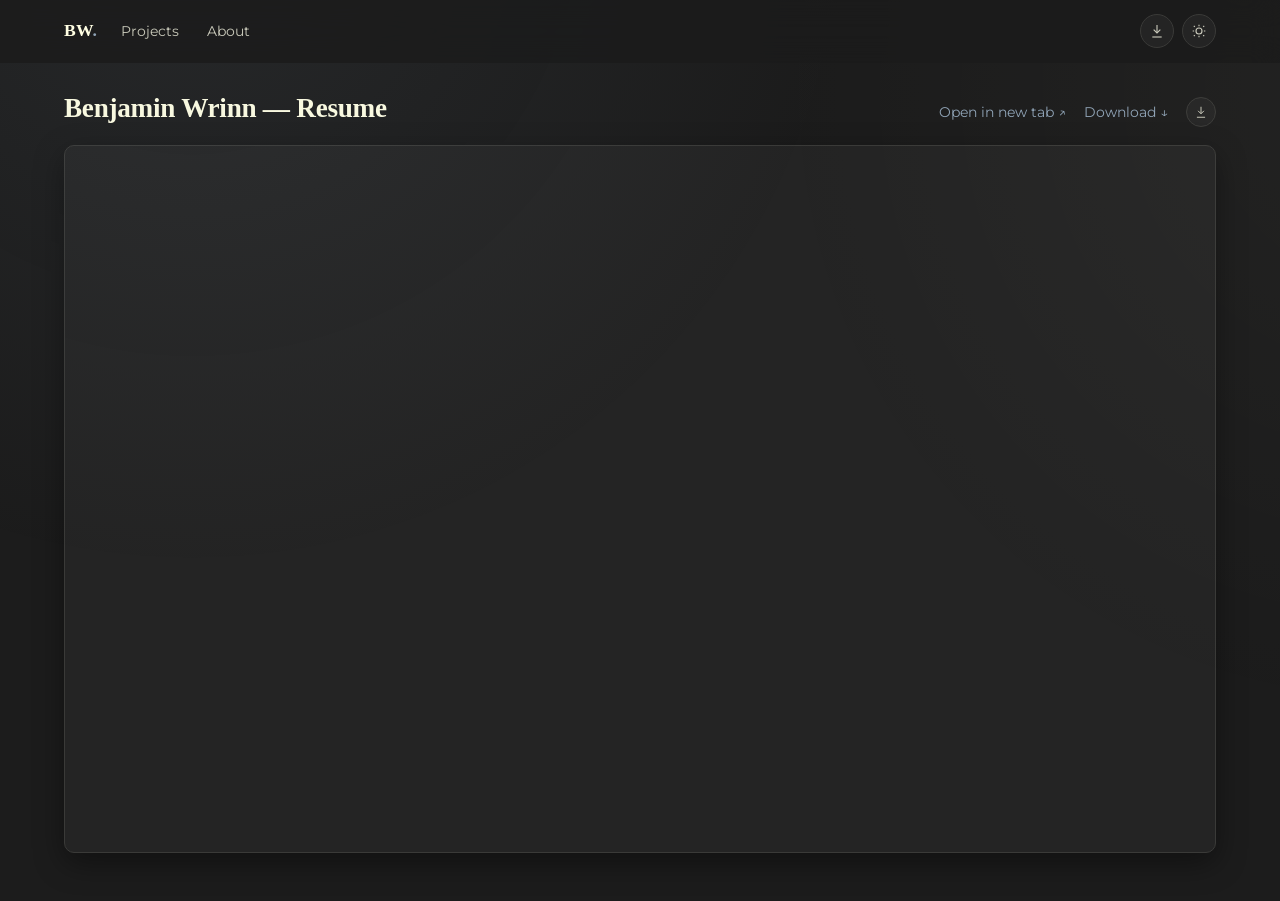
==== resume.html @ 87a8501c "Add files via upload" ====
<!DOCTYPE html>
<html lang="en">
<head>
<meta charset="UTF-8">
<meta name="viewport" content="width=device-width, initial-scale=1.0">
<title>Resume — Benjamin Wrinn</title>
<meta name="description" content="Resume — Benjamin Wrinn, mechanical engineering student at Penn.">
<link rel="preconnect" href="https://fonts.googleapis.com">
<link rel="preconnect" href="https://fonts.gstatic.com" crossorigin>
<link href="https://fonts.googleapis.com/css2?family=Merriweather:ital,wght@0,400;0,700;1,400&family=Montserrat:wght@500;600;700&display=swap" rel="stylesheet">
<link rel="stylesheet" href="style.css">
<link rel="icon" href="data:image/svg+xml,%3Csvg xmlns='http://www.w3.org/2000/svg' viewBox='0 0 100 100'%3E%3Crect width='100' height='100' rx='22' fill='%234A4A4A'/%3E%3Ctext x='50' y='66' font-family='Arial,sans-serif' font-size='46' font-weight='700' fill='%23F4F4F0' text-anchor='middle'%3EBW%3C/text%3E%3C/svg%3E">
<meta name="color-scheme" content="light dark">
<script src="assets/theme-init.js?v=2"></script>
</head>
<body>

<div class="grain" aria-hidden="true"></div>

<header class="nav" id="nav">
  <a href="index.html#top" class="nav__logo">BW<span>.</span></a>

  <nav class="nav__links">
    <a href="index.html#projects">Projects</a>
    <a href="index.html#about">About</a>
  </nav>

  <div class="nav__icons">
    <a class="icon-btn" href="assets/resume.pdf" target="_blank" rel="noopener" title="Open resume PDF" aria-label="Open resume PDF in a new tab">
      <svg viewBox="0 0 24 24" fill="none" stroke="currentColor" stroke-width="1.7"><path d="M12 3v12"/><path d="m7 10 5 5 5-5"/><path d="M5 21h14"/></svg>
    </a>
    <button class="icon-btn icon-btn--theme" id="themeToggle" title="Toggle dark mode" aria-label="Toggle dark mode">
      <svg class="icon-sun" viewBox="0 0 24 24" fill="none" stroke="currentColor" stroke-width="1.7"><circle cx="12" cy="12" r="4.5"/><path d="M12 2.5v2.2M12 19.3v2.2M4.2 4.2l1.55 1.55M18.25 18.25l1.55 1.55M2.5 12h2.2M19.3 12h2.2M4.2 19.8l1.55-1.55M18.25 5.75l1.55-1.55"/></svg>
      <svg class="icon-moon" viewBox="0 0 24 24" fill="none" stroke="currentColor" stroke-width="1.7"><path d="M20 14.5A8.5 8.5 0 1 1 9.5 4a6.8 6.8 0 0 0 10.5 10.5Z"/></svg>
    </button>
  </div>
</header>

<main class="resume-main">
  <div class="resume-main__head">
    <h1>Benjamin Wrinn — Resume</h1>
    <div class="resume-main__head-actions">
      <a href="assets/resume.pdf" target="_blank" rel="noopener">Open in new tab &#8599;</a>
      <a href="assets/resume.pdf" download="Benjamin-Wrinn-Resume.pdf" data-download-resume>Download &darr;</a>
      <button type="button" class="icon-btn" data-download-resume title="Download resume PDF" aria-label="Download resume PDF">
        <svg viewBox="0 0 24 24" fill="none" stroke="currentColor" stroke-width="1.7"><path d="M12 3v12"/><path d="m7 10 5 5 5-5"/><path d="M5 21h14"/></svg>
      </button>
    </div>
  </div>

  <div class="resume-embed">
    <iframe data-src="assets/resume.pdf" title="Benjamin Wrinn's resume"></iframe>
  </div>
</main>

<script src="assets/theme-toggle.js"></script>
<script src="assets/resume-download.js"></script>
</body>
</html>
---- style.css ----
/* ==========================================================================
   Benjamin Wrinn — Engineering Portfolio
   Palette lives entirely in :root / [data-theme="dark"] below — this is an
   "ink wash" palette (charcoal / cool gray / soft ivory / blue-gray).
   Swap these variables to re-skin the site; nothing else needs to change.
   ========================================================================== */

:root {
  /* -- Palette: light (default) -- */
  --bg: #f4f4f0;
  --surface: #ffffff;
  --surface-2: #eeeeea;
  --border: #cbcbcb;
  --text: #2b2b2b;
  --text-muted: #4a4a4a;
  --text-faint: #7c7c74;
  --accent: #6d8196;
  --accent-strong: #4f6274;
  --accent-soft: #e7ebee;
  --accent-contrast: #f4f4f0;
  --grain-1: rgba(109, 129, 150, 0.07);
  --grain-2: rgba(74, 74, 74, 0.05);
  --shadow: 0 10px 30px rgba(74, 74, 74, 0.12);
  --lamp-on: #f5b83d; /* the hero lamp's glow/fill color when lit — deliberately warm, independent of --accent */

  /* -- Type --
     Proxima Nova / Proxima Sera are commercial fonts (Adobe Fonts / fonts.com) —
     they aren't hosted on any CDN this project can load automatically, so the
     stacks below name them first and fall back to a free look-alike (Montserrat)
     until you add your own licensed embed. See README.md. */
  --font-head: "Proxima Sera", Georgia, "Times New Roman", serif;
  --font-body: "Merriweather", Georgia, serif;
  --font-ui: "Proxima Nova", Montserrat, Arial, sans-serif;

  /* -- Layout -- */
  --radius: 16px;
  --radius-sm: 10px;
  --maxw: 1220px;
  --gutter: clamp(20px, 5vw, 64px);

  color-scheme: light;
}

[data-theme="dark"] {
  --bg: #1c1c1c;
  --surface: #242424;
  --surface-2: #2a2a2a;
  --border: #3a3a38;
  --text: #fffee3;
  --text-muted: #c9c9ba;
  --text-faint: #8b8b7e;
  --accent: #8fa3b6;
  --accent-strong: #b4c3d1;
  --accent-soft: #313a41;
  --accent-contrast: #1c1c1c;
  --grain-1: rgba(143, 163, 182, 0.09);
  --grain-2: rgba(255, 254, 227, 0.03);
  --shadow: 0 10px 30px rgba(0, 0, 0, 0.4);

  color-scheme: dark;
}

* { box-sizing: border-box; }
html { scroll-behavior: smooth; }

body {
  margin: 0;
  background: var(--bg);
  color: var(--text);
  font-family: var(--font-body);
  line-height: 1.55;
  -webkit-font-smoothing: antialiased;
  transition: background .3s ease, color .3s ease;
}

/* Theme switches are instant, not a fade: assets/theme-toggle.js adds this
   class to <html> for one frame around every theme change, killing every
   transition site-wide except the hero lamp's own fill/press animation
   (which should keep playing). */
html.theme-switching,
html.theme-switching *:not(.lamp):not(.lamp *) {
  transition: none !important;
}

img { max-width: 100%; display: block; }
a { color: inherit; text-decoration: none; }

h1, h2, h3 {
  font-family: var(--font-head);
  font-weight: 600;
  margin: 0;
  letter-spacing: -0.01em;
}

section { padding: 56px var(--gutter); max-width: var(--maxw); margin: 0 auto; }

::selection { background: var(--accent); color: var(--accent-contrast); }

/* subtle grain so flat areas don't look dead */
.grain {
  position: fixed; inset: 0; pointer-events: none; z-index: 1;
  background:
    radial-gradient(circle at 15% -10%, var(--grain-1), transparent 45%),
    radial-gradient(circle at 110% 10%, var(--grain-2), transparent 40%);
}

/* ==========================================================================
   Nav
   ========================================================================== */

.nav {
  position: sticky; top: 0; z-index: 40;
  display: flex; align-items: center; gap: 20px;
  padding: 14px var(--gutter);
  backdrop-filter: blur(14px) saturate(140%);
  background: color-mix(in srgb, var(--bg) 82%, transparent);
  border-bottom: 1px solid transparent;
  transition: border-color .3s ease, background .3s ease;
}
.nav.is-scrolled { border-bottom-color: var(--border); }

.nav__logo {
  font-family: var(--font-head);
  font-size: 1.1rem;
  font-weight: 700;
  letter-spacing: 0.02em;
  margin-right: 4px;
}
.nav__logo span { color: var(--accent); }

.nav__links {
  display: flex; gap: 28px;
  font-family: var(--font-ui);
  font-size: 0.9rem;
  color: var(--text-muted);
}
.nav__links a { transition: color .2s ease; position: relative; }
.nav__links a:hover { color: var(--text); }
.nav__links a::after {
  content: ""; position: absolute; left: 0; bottom: -6px;
  width: 0; height: 1px; background: var(--accent);
  transition: width .25s ease;
}
.nav__links a:hover::after { width: 100%; }

.nav__icons {
  display: flex; align-items: center; gap: 8px;
  margin-left: auto;
}

.icon-btn {
  display: flex; align-items: center; justify-content: center;
  width: 34px; height: 34px;
  border-radius: 50%;
  border: 1px solid var(--border);
  background: var(--surface);
  color: var(--text-muted);
  cursor: pointer;
  transition: border-color .2s ease, color .2s ease, transform .2s ease, background .2s ease;
}
.icon-btn svg { width: 16px; height: 16px; }
.icon-btn:hover { border-color: var(--accent); color: var(--accent); transform: translateY(-1px); }

.icon-btn--theme .icon-sun { display: none; }
.icon-btn--theme .icon-moon { display: block; }
[data-theme="dark"] .icon-btn--theme .icon-sun { display: block; }
[data-theme="dark"] .icon-btn--theme .icon-moon { display: none; }

/* Phone/email icons: hover/focus popover; clicking the text copies it */
.icon-wrap { position: relative; display: flex; }

.icon-popover {
  position: absolute; top: calc(100% + 10px); left: 50%;
  transform: translateX(-50%) translateY(-4px);
  background: var(--surface); border: 1px solid var(--border);
  border-radius: var(--radius-sm);
  padding: 9px 14px;
  font-family: var(--font-ui); font-size: 0.82rem; white-space: nowrap;
  box-shadow: var(--shadow);
  opacity: 0; visibility: hidden; pointer-events: none;
  transition: opacity .18s ease, transform .18s ease, visibility .18s;
  z-index: 50;
}
/* Invisible bridge covering the gap between the button and the popover, so
   moving the cursor from one to the other never crosses a dead zone that
   would drop the :hover state before the popover can be reached. */
.icon-popover::before {
  content: ""; position: absolute; left: 0; right: 0; top: -10px; height: 10px;
}
.icon-popover__copy {
  all: unset; cursor: pointer; color: var(--accent);
  font-family: inherit; font-size: inherit;
}
.icon-popover__copy:hover { text-decoration: underline; }

.icon-wrap:hover .icon-popover,
.icon-wrap:focus-within .icon-popover {
  opacity: 1; visibility: visible; pointer-events: auto;
  transform: translateX(-50%) translateY(0);
}

.nav__toggle {
  display: none; flex-direction: column; justify-content: center; gap: 5px;
  width: 32px; height: 32px; background: none; border: none; cursor: pointer;
}
.nav__toggle span { display: block; height: 2px; background: var(--text); border-radius: 2px; }

/* ==========================================================================
   Hero
   ========================================================================== */

.hero {
  padding-top: 72px; padding-bottom: 56px;
  position: relative;
}

/* ---- Interactive lamp (dark-mode toggle) ----
   A single doodle bulb on a fixed wire — click (or Enter/Space) anywhere on
   it to flip the theme, see assets/lamp-toggle.js. */

.hero__lamp {
  position: absolute;
  top: -6px; right: var(--gutter);
  width: clamp(110px, 12vw, 165px);
  cursor: pointer;
  -webkit-tap-highlight-color: transparent;
}
.hero__lamp:focus-visible { outline: 2px solid var(--accent); outline-offset: 6px; border-radius: 8px; }

.lamp { width: 100%; height: auto; overflow: visible; display: block; transition: transform .12s ease; }
.hero__lamp:active .lamp { transform: scale(0.94); }

.lamp__wire,
.lamp__bulb,
.lamp__filament path {
  fill: none;
  stroke: var(--text);
  stroke-width: 2.5;
  stroke-linecap: round;
  stroke-linejoin: round;
}
.lamp__bulb { transition: fill .35s ease, stroke .3s ease; }
.lamp__filament path { stroke-width: 2; }

.lamp__cap rect { fill: var(--text); transition: fill .3s ease; }

.lamp__rays line {
  stroke: var(--lamp-on);
  stroke-width: 2.5;
  stroke-linecap: round;
}
.lamp__rays { opacity: 0; transition: opacity .35s ease; }

.hero__lamp.is-on .lamp__bulb { fill: var(--lamp-on); stroke: var(--text); }
.hero__lamp.is-on .lamp__rays { opacity: 1; }

@media (max-width: 760px) {
  .hero__lamp { display: none; }
}

.hero__eyebrow {
  font-family: var(--font-ui);
  font-size: 0.8rem;
  letter-spacing: 0.06em;
  text-transform: uppercase;
  color: var(--accent);
  margin: 0 0 16px;
}

.hero__title {
  font-size: clamp(2.6rem, 7vw, 4.4rem);
  line-height: 1.0;
  margin-bottom: 32px;
}

.hero__actions { display: flex; gap: 14px; flex-wrap: wrap; }

.btn {
  display: inline-flex; align-items: center; gap: 8px;
  padding: 10px 24px;
  border-radius: var(--radius-sm);
  font-family: var(--font-ui);
  font-size: 0.92rem;
  font-weight: 500;
  border: 1px solid transparent;
  transition: transform .2s ease, filter .2s ease, border-color .2s ease;
}
.btn:hover { transform: translateY(-2px); }

.btn--primary { background: var(--accent); color: var(--accent-contrast); font-weight: 600; }
.btn--primary:hover { filter: brightness(1.08); }

.btn--ghost { border-color: var(--border); color: var(--text); }
.btn--ghost:hover { border-color: var(--accent); color: var(--accent); }

/* ==========================================================================
   Section heads
   ========================================================================== */

.section-head { margin-bottom: 32px; max-width: 640px; }
.section-head__eyebrow {
  font-family: var(--font-ui);
  font-size: 0.78rem; letter-spacing: 0.08em; text-transform: uppercase;
  color: var(--accent); margin: 0 0 10px;
}
.section-head h2 { font-size: clamp(1.5rem, 3vw, 2.1rem); margin-bottom: 8px; }
.section-head p { color: var(--text-muted); margin: 0; }

/* ==========================================================================
   Projects grid — packed, not full-width
   ========================================================================== */

.projects { padding-top: 24px; }

.projects__grid {
  display: grid;
  grid-template-columns: repeat(4, 1fr);
  gap: 18px;
}

.tile {
  position: relative;
  grid-column: span 1;
  aspect-ratio: 1 / 1;
  border-radius: var(--radius-sm);
  overflow: hidden;
  background: var(--surface);
  border: 1px solid var(--border);
  cursor: pointer;
  display: block;
  width: 100%;
  padding: 0;
  text-align: left;
  font: inherit;
  color: inherit;
  box-shadow: var(--shadow);
}

.tile__img {
  position: absolute; inset: 0; width: 100%; height: 100%;
  object-fit: cover;
  transform: scale(1.02);
  transition: transform .6s cubic-bezier(.2,.8,.2,1), filter .5s ease;
  filter: saturate(0.94) brightness(0.96);
}
.tile:hover .tile__img, .tile:focus-visible .tile__img {
  transform: scale(1.08);
  filter: saturate(1.05) brightness(1);
}

.tile__scrim {
  position: absolute; inset: 0;
  background: linear-gradient(180deg, rgba(10,11,13,0) 40%, rgba(10,11,13,0.6) 70%, rgba(10,11,13,0.93) 100%);
  opacity: 0.7;
  transition: opacity .4s ease;
}
.tile:hover .tile__scrim, .tile:focus-visible .tile__scrim { opacity: 0.95; }

.tile__content {
  position: absolute; left: 0; right: 0; bottom: 0;
  padding: 16px 18px;
  transform: translateY(30px);
  transition: transform .4s cubic-bezier(.2,.8,.2,1);
}
.tile:hover .tile__content, .tile:focus-visible .tile__content { transform: translateY(0); }

.tile__org {
  font-family: var(--font-ui);
  font-size: 0.66rem; letter-spacing: 0.07em; text-transform: uppercase;
  color: #cfd8de;
  margin: 0 0 4px;
}

.tile__title {
  font-family: var(--font-head);
  font-size: 1.02rem; font-weight: 600;
  line-height: 1.2;
  margin: 0 0 6px;
  color: #fff;
}

.tile__tagline {
  font-size: 0.8rem;
  color: rgba(255,255,255,0.78);
  margin: 0;
  max-height: 0;
  opacity: 0;
  overflow: hidden;
  transition: max-height .4s ease, opacity .3s ease .05s;
}
.tile:hover .tile__tagline, .tile:focus-visible .tile__tagline {
  max-height: 60px; opacity: 1;
}

.tile__cue {
  display: inline-flex; align-items: center; gap: 6px;
  margin-top: 10px;
  font-size: 0.74rem; color: #fff;
  opacity: 0; transform: translateY(6px);
  transition: opacity .3s ease .08s, transform .3s ease .08s;
}
.tile:hover .tile__cue, .tile:focus-visible .tile__cue { opacity: 1; transform: translateY(0); }

/* Touch devices: no hover, so keep title/org visible by default */
@media (hover: none) {
  .tile__scrim { opacity: 0.88; }
  .tile__content { transform: translateY(0); }
  .tile__tagline { max-height: 60px; opacity: 1; }
}

@media (max-width: 1080px) {
  .projects__grid { grid-template-columns: repeat(3, 1fr); }
}
@media (max-width: 760px) {
  .projects__grid { grid-template-columns: repeat(2, 1fr); gap: 12px; }
}
@media (max-width: 480px) {
  .projects__grid { grid-template-columns: 1fr; }
  .tile { aspect-ratio: 4/3; }
}

/* ==========================================================================
   Footer
   ========================================================================== */

.footer {
  text-align: center; padding: 24px var(--gutter) 40px;
  color: var(--text-faint); font-size: 0.82rem;
  border-top: 1px solid var(--border);
}

/* ==========================================================================
   Modal
   ========================================================================== */

.modal {
  position: fixed; inset: 0; z-index: 100;
  display: flex; align-items: center; justify-content: center;
  padding: 24px;
  opacity: 0; pointer-events: none;
  transition: opacity .3s ease;
}
.modal.is-open { opacity: 1; pointer-events: auto; }

.modal__backdrop {
  position: absolute; inset: 0; background: rgba(10,10,10,0.78); backdrop-filter: blur(6px);
}

.modal__panel {
  position: relative;
  background: var(--surface);
  border: 1px solid var(--border);
  border-radius: 20px;
  width: min(1040px, 100%);
  max-height: 88vh;
  overflow-y: auto;
  display: grid;
  grid-template-columns: 1.3fr 1fr;
  transform: translateY(16px) scale(.98);
  transition: transform .3s ease;
  box-shadow: var(--shadow);
}
.modal.is-open .modal__panel { transform: translateY(0) scale(1); }

.modal__close {
  position: absolute; top: 16px; right: 16px; z-index: 5;
  width: 36px; height: 36px; border-radius: 50%;
  background: rgba(20,20,20,0.55); border: 1px solid rgba(255,255,255,0.2);
  color: #fff; font-size: 1.3rem; line-height: 1;
  cursor: pointer;
}
.modal__close:hover { background: var(--accent); }

.modal__gallery {
  position: relative; background: #000;
  display: flex; align-items: center; justify-content: center;
  min-height: 300px;
}
.modal__image { width: 100%; height: 100%; object-fit: contain; max-height: 88vh; }

.modal__nav {
  position: absolute; top: 50%; transform: translateY(-50%);
  width: 38px; height: 38px; border-radius: 50%;
  background: rgba(20,20,20,0.5); border: 1px solid rgba(255,255,255,0.2);
  color: #fff; font-size: 1.4rem; cursor: pointer;
}
.modal__nav--prev { left: 12px; }
.modal__nav--next { right: 12px; }
.modal__nav:hover { background: var(--accent); }

.modal__dots {
  position: absolute; bottom: 12px; left: 50%; transform: translateX(-50%);
  display: flex; gap: 6px;
}
.modal__dots span {
  width: 6px; height: 6px; border-radius: 50%; background: rgba(255,255,255,0.35);
  cursor: pointer;
}
.modal__dots span.is-active { background: var(--accent); }

.modal__content { padding: 30px 30px 36px; }
.modal__org {
  font-family: var(--font-ui); font-size: 0.76rem; text-transform: uppercase;
  letter-spacing: 0.06em; color: var(--accent); margin: 0 0 8px;
}
.modal__title { font-size: 1.45rem; margin-bottom: 12px; }

.modal__tags { display: flex; flex-wrap: wrap; gap: 8px; margin-bottom: 16px; }
.modal__tags span {
  font-size: 0.74rem; padding: 5px 11px; border-radius: 999px;
  border: 1px solid var(--border); color: var(--text-muted);
  font-family: var(--font-ui);
}

.modal__stats { display: flex; flex-wrap: wrap; gap: 10px; margin-bottom: 20px; }
.modal__stats span {
  font-size: 0.8rem; padding: 7px 12px; border-radius: var(--radius-sm);
  background: var(--accent-soft); border: 1px solid var(--border); color: var(--accent-strong);
}

.modal__desc { display: flex; flex-direction: column; gap: 11px; color: var(--text-muted); font-size: 0.94rem; }
.modal__desc p { margin: 0; padding-left: 18px; position: relative; }
.modal__desc p::before {
  content: ""; position: absolute; left: 0; top: 0.55em;
  width: 6px; height: 6px; border-radius: 50%; background: var(--accent);
}

@media (max-width: 760px) {
  .modal__panel { grid-template-columns: 1fr; }
  .modal__gallery { min-height: 220px; }
}

/* ==========================================================================
   Mobile nav
   ========================================================================== */

@media (max-width: 720px) {
  .nav__links {
    position: fixed; top: 62px; left: 0; right: 0;
    flex-direction: column; gap: 0;
    background: var(--surface); border-bottom: 1px solid var(--border);
    max-height: 0; overflow: hidden; transition: max-height .3s ease;
  }
  .nav__links.is-open { max-height: 240px; }
  .nav__links a { padding: 16px var(--gutter); border-top: 1px solid var(--border); }
  .nav__toggle { display: flex; order: 3; }
  .nav__icons { order: 2; margin-left: auto; }
}

@media (min-width: 721px) {
  .nav__links { display: flex !important; }
}

/* ==========================================================================
   Toast
   ========================================================================== */

.toast {
  position: fixed; bottom: 24px; left: 50%;
  transform: translateX(-50%) translateY(20px);
  background: var(--accent); color: var(--accent-contrast);
  font-family: var(--font-ui); font-weight: 600; font-size: 0.85rem;
  padding: 10px 18px; border-radius: 999px;
  opacity: 0; pointer-events: none;
  transition: opacity .25s ease, transform .25s ease;
  z-index: 200;
}
.toast.is-visible { opacity: 1; transform: translateX(-50%) translateY(0); }

/* ==========================================================================
   Resume page (resume.html)
   ========================================================================== */

.resume-main {
  max-width: none;
  padding: 24px var(--gutter) 48px;
  display: flex; flex-direction: column; gap: 16px;
  height: calc(100vh - 62px);
}

.resume-main__head {
  display: flex; align-items: baseline; justify-content: space-between;
  gap: 16px; flex-wrap: wrap;
}
.resume-main__head h1 { font-size: clamp(1.3rem, 2.6vw, 1.7rem); }
.resume-main__head-actions { display: flex; align-items: center; gap: 18px; }
.resume-main__head-actions .icon-btn { width: 30px; height: 30px; }
.resume-main__head-actions .icon-btn svg { width: 14px; height: 14px; }
.resume-main__head a { color: var(--accent); font-family: var(--font-ui); font-size: 0.9rem; }
.resume-main__head a:hover { text-decoration: underline; }

.resume-embed {
  flex: 1 1 auto;
  min-height: 0;
  border: 1px solid var(--border);
  border-radius: var(--radius-sm);
  overflow: hidden;
  background: var(--surface);
  box-shadow: var(--shadow);
}
.resume-embed iframe,
.resume-embed object,
.resume-embed embed { width: 100%; height: 100%; border: 0; }

.resume-embed__fallback {
  display: flex; flex-direction: column; align-items: center; justify-content: center;
  gap: 14px; height: 100%; padding: 40px;
  text-align: center; color: var(--text-muted); font-size: 0.95rem;
}
.resume-embed__fallback a { color: var(--accent); font-family: var(--font-ui); }
.resume-embed__fallback a:hover { text-decoration: underline; }

/* ==========================================================================
   Resume modal (in-page — opened from the nav/hero "Resume" links)
   ========================================================================== */

.resume-modal__panel {
  display: flex; flex-direction: column;
  width: min(900px, 94vw);
  height: 88vh;
  grid-template-columns: none; /* override .modal__panel's project-modal grid */
}

.resume-modal__head {
  display: flex; align-items: center; justify-content: space-between;
  flex-wrap: wrap; gap: 12px;
  padding: 22px 60px 14px 24px;
}
.resume-modal__head h3 { font-size: 1.15rem; }

.resume-modal__actions { display: flex; align-items: center; gap: 18px; }
.resume-modal__actions .icon-btn { width: 30px; height: 30px; }
.resume-modal__actions .icon-btn svg { width: 14px; height: 14px; }
.resume-modal__actions a {
  color: var(--accent); font-family: var(--font-ui); font-size: 0.85rem;
}
.resume-modal__actions a:hover { text-decoration: underline; }

.resume-modal__embed {
  flex: 1 1 auto; min-height: 0;
  margin: 0 24px 24px;
  border: 1px solid var(--border);
  border-radius: var(--radius-sm);
  overflow: hidden;
  background: var(--bg);
}
.resume-modal__embed iframe { width: 100%; height: 100%; border: 0; }

@media (max-width: 640px) {
  .resume-modal__panel { width: 100vw; height: 100vh; border-radius: 0; }
  .resume-modal__embed { margin: 0 12px 12px; }
}
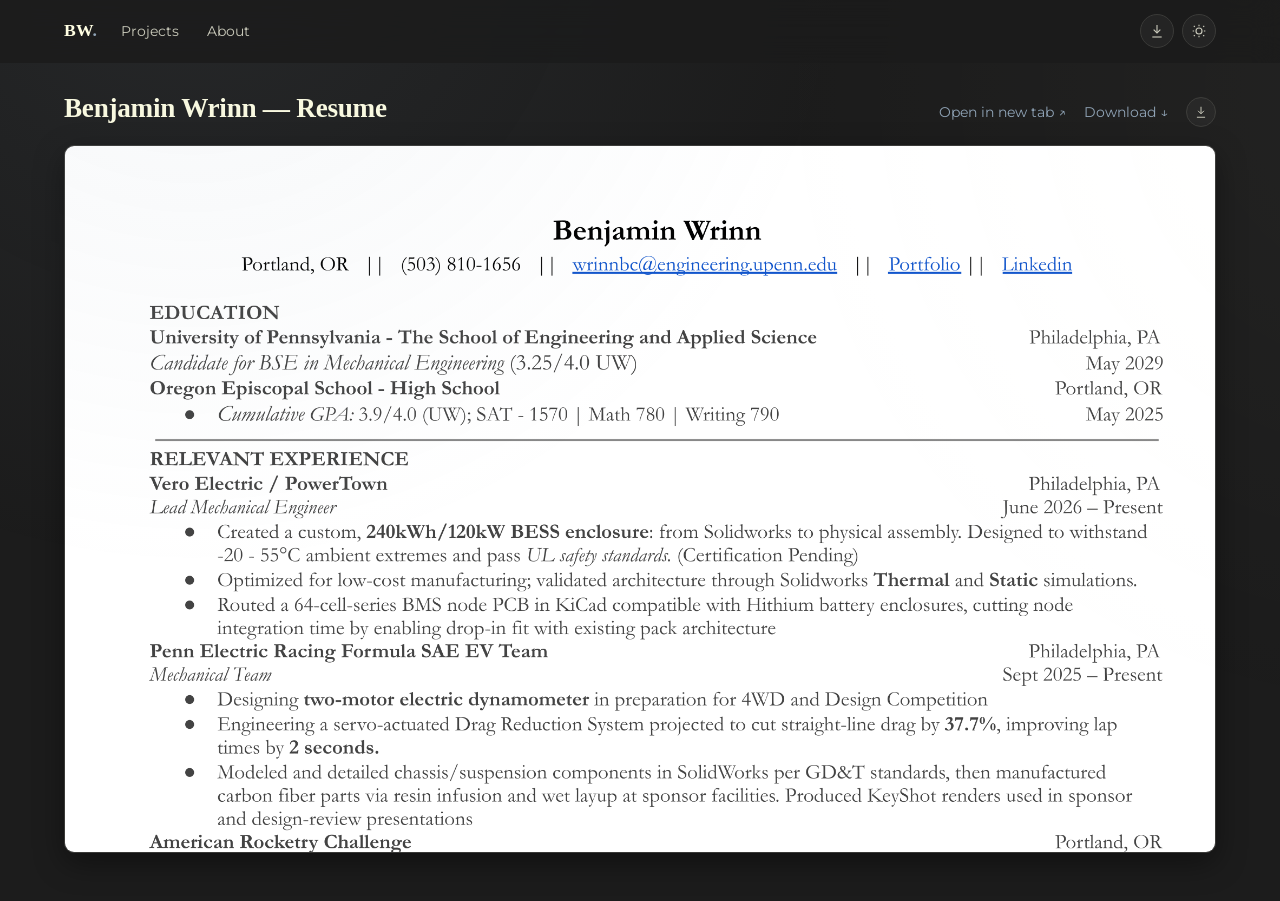
==== commit 7224ab11: "Add files via upload" ====
--- a/resume.html
+++ b/resume.html
@@ -49,7 +49,7 @@
   </div>
 
   <div class="resume-embed">
-    <iframe data-src="assets/resume.pdf" title="Benjamin Wrinn's resume"></iframe>
+    <img src="assets/resume-preview.png" alt="Benjamin Wrinn's resume" class="resume-embed__img">
   </div>
 </main>
 
--- a/style.css
+++ b/style.css
@@ -258,6 +258,12 @@
   .hero__lamp { display: none; }
 }
 
+/* ---- Title row: "Benjamin Wrinn" + headshot photo, side by side ----
+   The lamp above stays position:absolute (out of flow), so it just floats
+   in its corner regardless of this row; hero__title-row reserves
+   padding-right on wider screens so the photo sits between the title text
+   and the lamp without ever reaching it. */
+
 .hero__eyebrow {
   font-family: var(--font-ui);
   font-size: 0.8rem;
@@ -267,10 +273,53 @@
   margin: 0 0 16px;
 }
 
+.hero__title-row {
+  display: flex;
+  align-items: center;
+  flex-wrap: wrap;
+  gap: clamp(16px, 3vw, 28px);
+  padding-right: clamp(0px, 16vw, 210px);
+  margin-bottom: 32px;
+}
+
 .hero__title {
   font-size: clamp(2.6rem, 7vw, 4.4rem);
   line-height: 1.0;
-  margin-bottom: 32px;
+  margin-bottom: 0;
+}
+
+.hero__photo {
+  position: relative;
+  flex: 0 0 auto;
+  width: clamp(96px, 9vw, 140px);
+  aspect-ratio: 1 / 1;
+}
+.hero__photo-img {
+  width: 100%; height: 100%;
+  border-radius: 50%;
+  object-fit: cover;
+  border: 3px solid var(--surface);
+  outline: 1px solid var(--border);
+  box-shadow: var(--shadow);
+  background: var(--surface);
+}
+
+.hero__wave {
+  position: absolute;
+  bottom: -4%; right: -4%;
+  width: 38%;
+  aspect-ratio: 1 / 1;
+  display: flex; align-items: center; justify-content: center;
+  border-radius: 50%;
+  background: var(--surface);
+  border: 1px solid var(--border);
+  box-shadow: var(--shadow);
+}
+.hero__wave img { width: 68%; height: 68%; object-fit: contain; }
+
+@media (max-width: 760px) {
+  .hero__title-row { padding-right: 0; }
+  .hero__photo { width: clamp(80px, 20vw, 110px); }
 }
 
 .hero__actions { display: flex; gap: 14px; flex-wrap: wrap; }
@@ -594,21 +643,12 @@
   min-height: 0;
   border: 1px solid var(--border);
   border-radius: var(--radius-sm);
-  overflow: hidden;
+  overflow-y: auto;
+  overflow-x: hidden;
   background: var(--surface);
   box-shadow: var(--shadow);
 }
-.resume-embed iframe,
-.resume-embed object,
-.resume-embed embed { width: 100%; height: 100%; border: 0; }
-
-.resume-embed__fallback {
-  display: flex; flex-direction: column; align-items: center; justify-content: center;
-  gap: 14px; height: 100%; padding: 40px;
-  text-align: center; color: var(--text-muted); font-size: 0.95rem;
-}
-.resume-embed__fallback a { color: var(--accent); font-family: var(--font-ui); }
-.resume-embed__fallback a:hover { text-decoration: underline; }
+.resume-embed__img { display: block; width: 100%; height: auto; }
 
 /* ==========================================================================
    Resume modal (in-page — opened from the nav/hero "Resume" links)
@@ -616,8 +656,8 @@
 
 .resume-modal__panel {
   display: flex; flex-direction: column;
-  width: min(900px, 94vw);
-  height: 88vh;
+  width: min(1200px, 96vw);
+  height: 94vh;
   grid-template-columns: none; /* override .modal__panel's project-modal grid */
 }
 
@@ -641,10 +681,10 @@
   margin: 0 24px 24px;
   border: 1px solid var(--border);
   border-radius: var(--radius-sm);
-  overflow: hidden;
+  overflow-y: auto;
+  overflow-x: hidden;
   background: var(--bg);
 }
-.resume-modal__embed iframe { width: 100%; height: 100%; border: 0; }
 
 @media (max-width: 640px) {
   .resume-modal__panel { width: 100vw; height: 100vh; border-radius: 0; }
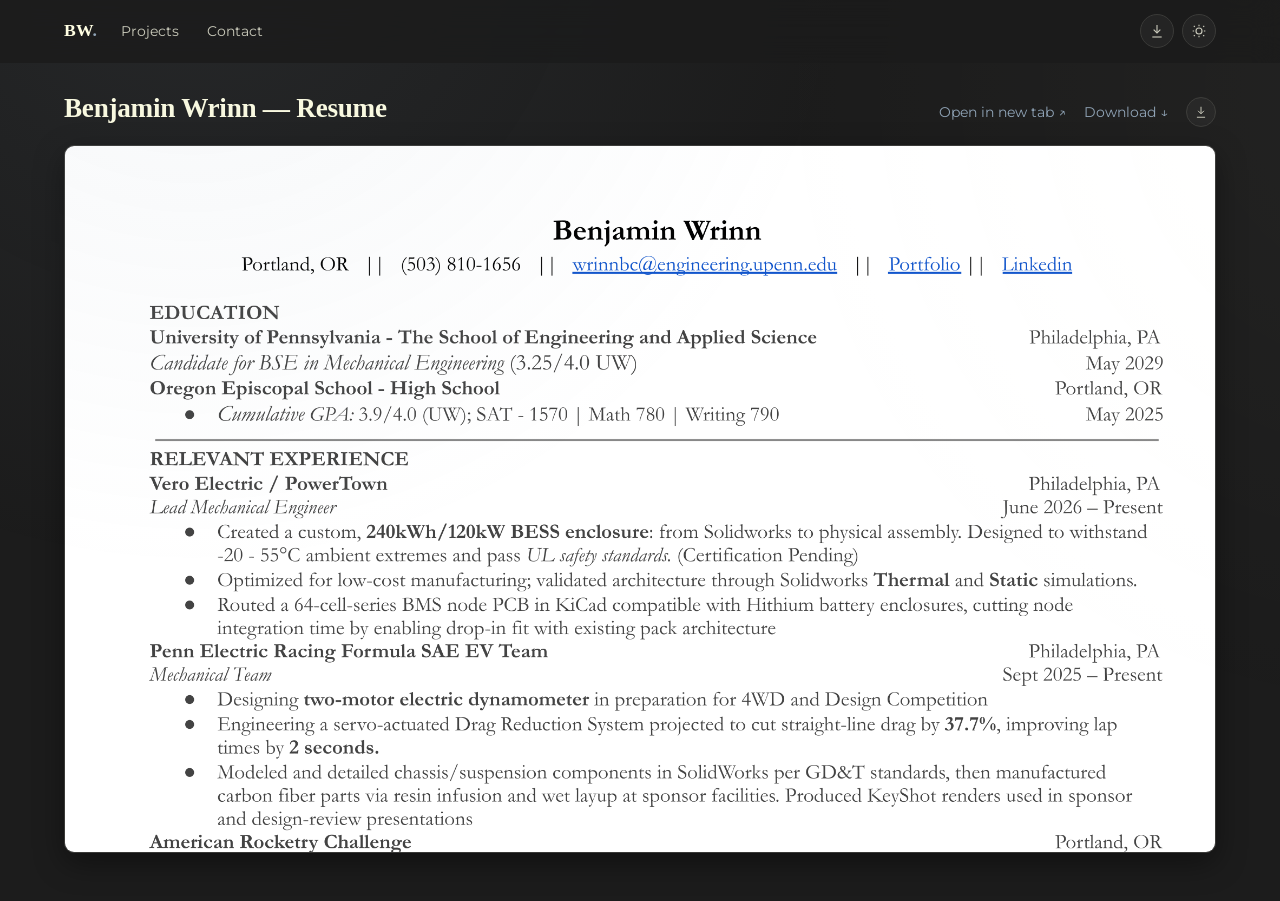
==== commit 058113cf: "trying to fix about me" ====
--- a/resume.html
+++ b/resume.html
@@ -22,7 +22,7 @@
 
   <nav class="nav__links">
     <a href="index.html#projects">Projects</a>
-    <a href="index.html#about">About</a>
+    <a href="index.html#contact">Contact</a>
   </nav>
 
   <div class="nav__icons">
--- a/style.css
+++ b/style.css
@@ -258,11 +258,59 @@
   .hero__lamp { display: none; }
 }
 
-/* ---- Title row: "Benjamin Wrinn" + headshot photo, side by side ----
-   The lamp above stays position:absolute (out of flow), so it just floats
-   in its corner regardless of this row; hero__title-row reserves
-   padding-right on wider screens so the photo sits between the title text
-   and the lamp without ever reaching it. */
+/* ---- Lamp hint ----
+   A small "psst, click me" note pointing at the bulb for first-time
+   visitors — see assets/lamp-hint.js. Anchored off the SAME clamp()
+   expression as .hero__lamp's own width, so its top edge tracks the
+   lamp's bottom edge at any viewport width instead of drifting apart
+   from it. `.is-dismissed` (added by the script on click, in memory
+   only — nothing is persisted, so it's back on every fresh load) hides
+   it outright; note this uses a class rather than the `hidden`
+   attribute, since `[hidden]`'s default display:none
+   would otherwise be overridden by this rule's own `display: flex`
+   (author styles beat the UA stylesheet regardless of order — the same
+   issue the project-filter tiles had). */
+.hero__hint {
+  position: absolute;
+  top: calc(-6px + clamp(110px, 12vw, 165px) * 1.18 - 46px);
+  right: clamp(46px, 5.5vw, 78px);
+  width: clamp(108px, 13vw, 148px);
+  display: flex;
+  flex-direction: column;
+  align-items: flex-end;
+  text-align: right;
+  pointer-events: none;
+}
+.hero__hint.is-dismissed { display: none; }
+
+/* Hand-drawn to match the bulb's own doodle strokes exactly — same
+   fill:none/stroke/stroke-width/caps/joins as .lamp__wire etc. above,
+   and (being an inline SVG using var(--text)) it re-themes for free,
+   no filter needed the way a raster image would. */
+.hero__hint-arrow {
+  width: clamp(26px, 3vw, 36px);
+  height: auto;
+  margin-bottom: 2px;
+  fill: none;
+  stroke: var(--text);
+  stroke-width: 2.5;
+  stroke-linecap: round;
+  stroke-linejoin: round;
+  transform: scaleX(-1); /* mirror across the vertical axis so the tip points up-left, toward the bulb, instead of up-right, away from it */
+}
+
+.hero__hint-text {
+  font-family: var(--font-ui);
+  font-size: 0.72rem;
+  font-style: italic;
+  line-height: 1.3;
+  color: var(--text-muted);
+  margin: 0;
+}
+
+@media (max-width: 760px) {
+  .hero__hint { display: none; }
+}
 
 .hero__eyebrow {
   font-family: var(--font-ui);
@@ -273,31 +321,42 @@
   margin: 0 0 16px;
 }
 
-.hero__title-row {
-  display: flex;
-  align-items: center;
-  flex-wrap: wrap;
-  gap: clamp(16px, 3vw, 28px);
-  padding-right: clamp(0px, 16vw, 210px);
-  margin-bottom: 32px;
-}
-
 .hero__title {
   font-size: clamp(2.6rem, 7vw, 4.4rem);
   line-height: 1.0;
-  margin-bottom: 0;
-}
+  margin-bottom: 32px;
+}
+
+/* ---- Headshot photo ----
+   Pinned with position:absolute, same trick as .hero__lamp above, so it
+   sits reliably in the gap between the title text and the lamp — never
+   wrapping onto its own line the way a flex layout would if the title
+   text happened to run long at a given width. Nudge `right` to move it
+   left/right; it's independent of the lamp's own offsets.
+
+   `top` is a formula, not a fixed number: it works out where the
+   vertical midpoint between the "Benjamin Wrinn" title and the
+   Resume/About Me/View Projects button row falls (given .hero's
+   padding-top, the eyebrow's height+margin, the title's own height, and
+   the buttons' height — all known from the rules around them), then
+   backs out the top offset that puts the PHOTO's own vertical center at
+   that same midpoint. Since the title's font-size and the photo's own
+   size both scale with viewport width (via clamp()), this keeps the
+   photo centered on that midpoint at any width rather than only at one
+   specific screen size. */
 
 .hero__photo {
-  position: relative;
-  flex: 0 0 auto;
-  width: clamp(96px, 9vw, 140px);
-  aspect-ratio: 1 / 1;
+  position: absolute;
+  top: calc(135px + 0.75 * clamp(2.6rem, 7vw, 4.4rem) - 0.625 * clamp(140px, 17vw, 240px));
+  right: clamp(140px, 18vw, 220px);
+  width: clamp(140px, 17vw, 240px);
+  aspect-ratio: 4 / 5;
 }
 .hero__photo-img {
   width: 100%; height: 100%;
-  border-radius: 50%;
+  border-radius: var(--radius);
   object-fit: cover;
+  object-position: center 20%;
   border: 3px solid var(--surface);
   outline: 1px solid var(--border);
   box-shadow: var(--shadow);
@@ -306,7 +365,7 @@
 
 .hero__wave {
   position: absolute;
-  bottom: -4%; right: -4%;
+  bottom: -8%; right: -8%;
   width: 38%;
   aspect-ratio: 1 / 1;
   display: flex; align-items: center; justify-content: center;
@@ -318,8 +377,11 @@
 .hero__wave img { width: 68%; height: 68%; object-fit: contain; }
 
 @media (max-width: 760px) {
-  .hero__title-row { padding-right: 0; }
-  .hero__photo { width: clamp(80px, 20vw, 110px); }
+  .hero__photo {
+    position: static;
+    width: clamp(110px, 30vw, 170px);
+    margin: 0 0 24px;
+  }
 }
 
 .hero__actions { display: flex; gap: 14px; flex-wrap: wrap; }
@@ -355,6 +417,35 @@
 .section-head h2 { font-size: clamp(1.5rem, 3vw, 2.1rem); margin-bottom: 8px; }
 .section-head p { color: var(--text-muted); margin: 0; }
 
+/* ---- Filter chips — small toggle buttons, well under .btn's footprint ---- */
+.filter-bar {
+  display: flex;
+  flex-wrap: wrap;
+  gap: 8px;
+  margin-top: 14px;
+}
+.filter-chip {
+  font-family: var(--font-ui);
+  font-size: 0.74rem;
+  font-weight: 500;
+  padding: 5px 14px;
+  border-radius: 999px;
+  border: 1px solid var(--border);
+  background: transparent;
+  color: var(--text);
+  cursor: pointer;
+  transition: background .15s ease, color .15s ease, border-color .15s ease, transform .15s ease;
+}
+.filter-chip:hover { border-color: var(--accent); color: var(--accent); }
+.filter-chip:active { transform: scale(0.96); }
+.filter-chip.is-active {
+  background: var(--accent);
+  border-color: var(--accent);
+  color: var(--accent-contrast);
+  font-weight: 600;
+}
+.filter-chip.is-active:hover { color: var(--accent-contrast); }
+
 /* ==========================================================================
    Projects grid — packed, not full-width
    ========================================================================== */
@@ -363,8 +454,8 @@
 
 .projects__grid {
   display: grid;
-  grid-template-columns: repeat(4, 1fr);
-  gap: 18px;
+  grid-template-columns: repeat(3, 1fr);
+  gap: 20px;
 }
 
 .tile {
@@ -385,6 +476,16 @@
   box-shadow: var(--shadow);
 }
 
+/* The filter feature (script.js) hides non-matching tiles by setting the
+   `hidden` attribute. Browsers normally do that via `display:none` in the
+   default UA stylesheet — but our own `.tile { display: block; }` above
+   is an author-stylesheet rule, and author rules always win over the UA
+   stylesheet regardless of order, so without this override a "hidden"
+   tile stays fully visible. */
+.tile[hidden] {
+  display: none;
+}
+
 .tile__img {
   position: absolute; inset: 0; width: 100%; height: 100%;
   object-fit: cover;
@@ -441,14 +542,11 @@
   max-height: 60px; opacity: 1;
 }
 
-.tile__cue {
-  display: inline-flex; align-items: center; gap: 6px;
-  margin-top: 10px;
-  font-size: 0.74rem; color: #fff;
-  opacity: 0; transform: translateY(6px);
-  transition: opacity .3s ease .08s, transform .3s ease .08s;
-}
-.tile:hover .tile__cue, .tile:focus-visible .tile__cue { opacity: 1; transform: translateY(0); }
+.tile__tagline-arrow {
+  display: inline-block;
+  color: #fff;
+  font-weight: 600;
+}
 
 /* Touch devices: no hover, so keep title/org visible by default */
 @media (hover: none) {
@@ -458,14 +556,79 @@
 }
 
 @media (max-width: 1080px) {
-  .projects__grid { grid-template-columns: repeat(3, 1fr); }
-}
-@media (max-width: 760px) {
-  .projects__grid { grid-template-columns: repeat(2, 1fr); gap: 12px; }
-}
-@media (max-width: 480px) {
-  .projects__grid { grid-template-columns: 1fr; }
+  .projects__grid { grid-template-columns: repeat(2, 1fr); }
+}
+@media (max-width: 640px) {
+  .projects__grid { grid-template-columns: 1fr; gap: 12px; }
   .tile { aspect-ratio: 4/3; }
+}
+
+/* ==========================================================================
+   Contact
+   ========================================================================== */
+
+.contact__grid {
+  display: grid;
+  grid-template-columns: minmax(160px, 240px) 1fr;
+  gap: 44px;
+  align-items: center;
+}
+
+.contact__photo img {
+  width: 100%;
+  aspect-ratio: 4 / 5;
+  object-fit: cover;
+  object-position: center 20%;
+  border-radius: var(--radius);
+  border: 3px solid var(--surface);
+  outline: 1px solid var(--border);
+  box-shadow: var(--shadow);
+  background: var(--surface);
+}
+
+.contact__edu {
+  font-size: 1.05rem;
+  line-height: 1.55;
+  margin: 0;
+  max-width: 420px;
+}
+
+.contact__cta {
+  font-family: var(--font-head);
+  font-size: 1.3rem;
+  font-weight: 700;
+  margin: 28px 0 16px;
+}
+
+.contact__icons {
+  display: flex;
+  align-items: center;
+  gap: 18px;
+}
+.contact__icons .icon-btn {
+  width: 54px;
+  height: 54px;
+}
+.contact__icons .icon-btn svg {
+  width: 24px;
+  height: 24px;
+}
+.contact__icons .icon-popover {
+  font-size: 0.9rem;
+}
+
+@media (max-width: 640px) {
+  .contact__grid {
+    grid-template-columns: 1fr;
+    gap: 24px;
+  }
+  .contact__photo img {
+    max-width: 220px;
+    margin: 0 auto;
+    display: block;
+  }
+  .contact__info { text-align: center; }
+  .contact__icons { justify-content: center; }
 }
 
 /* ==========================================================================
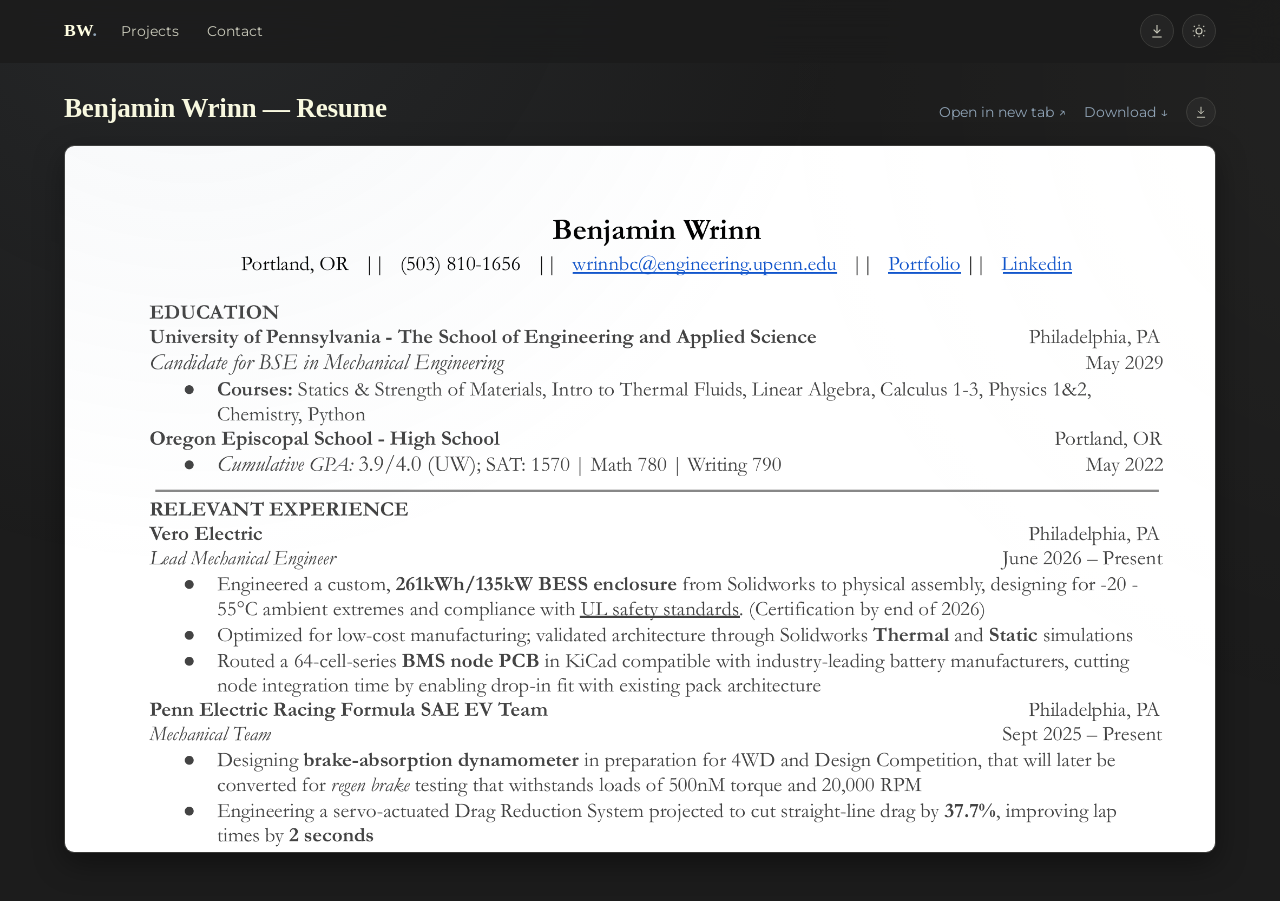
==== commit d2ec5de2: "Add files via upload" ====
--- a/resume.html
+++ b/resume.html
@@ -26,7 +26,7 @@
   </nav>
 
   <div class="nav__icons">
-    <a class="icon-btn" href="assets/resume.pdf" target="_blank" rel="noopener" title="Open resume PDF" aria-label="Open resume PDF in a new tab">
+    <a class="icon-btn" href="assets/resume.pdf?v=2" target="_blank" rel="noopener" title="Open resume PDF" aria-label="Open resume PDF in a new tab">
       <svg viewBox="0 0 24 24" fill="none" stroke="currentColor" stroke-width="1.7"><path d="M12 3v12"/><path d="m7 10 5 5 5-5"/><path d="M5 21h14"/></svg>
     </a>
     <button class="icon-btn icon-btn--theme" id="themeToggle" title="Toggle dark mode" aria-label="Toggle dark mode">
@@ -40,8 +40,8 @@
   <div class="resume-main__head">
     <h1>Benjamin Wrinn — Resume</h1>
     <div class="resume-main__head-actions">
-      <a href="assets/resume.pdf" target="_blank" rel="noopener">Open in new tab &#8599;</a>
-      <a href="assets/resume.pdf" download="Benjamin-Wrinn-Resume.pdf" data-download-resume>Download &darr;</a>
+      <a href="assets/resume.pdf?v=2" target="_blank" rel="noopener">Open in new tab &#8599;</a>
+      <a href="assets/resume.pdf?v=2" download="Benjamin-Wrinn-Resume.pdf" data-download-resume>Download &darr;</a>
       <button type="button" class="icon-btn" data-download-resume title="Download resume PDF" aria-label="Download resume PDF">
         <svg viewBox="0 0 24 24" fill="none" stroke="currentColor" stroke-width="1.7"><path d="M12 3v12"/><path d="m7 10 5 5 5-5"/><path d="M5 21h14"/></svg>
       </button>
@@ -49,7 +49,7 @@
   </div>
 
   <div class="resume-embed">
-    <img src="assets/resume-preview.png" alt="Benjamin Wrinn's resume" class="resume-embed__img">
+    <img src="assets/resume-preview.png?v=2" alt="Benjamin Wrinn's resume" class="resume-embed__img">
   </div>
 </main>
 
--- a/style.css
+++ b/style.css
@@ -378,7 +378,17 @@
 
 @media (max-width: 760px) {
   .hero__photo {
-    position: static;
+    /* Was position:static — but .hero__wave is positioned (absolute) against
+       .hero__photo specifically, and static no longer qualifies as a
+       positioning context, so the wave badge fell back to the next
+       positioned ancestor up the tree (.hero itself, position:relative,
+       full section width) and rendered huge and misplaced. `relative`
+       keeps the exact same static-like flow placement (no offsets set)
+       while keeping the wave badge correctly tied to the photo at any
+       screen size. */
+    position: relative;
+    top: auto;
+    right: auto;
     width: clamp(110px, 30vw, 170px);
     margin: 0 0 24px;
   }
@@ -508,11 +518,8 @@
 
 .tile__content {
   position: absolute; left: 0; right: 0; bottom: 0;
-  padding: 16px 18px;
-  transform: translateY(30px);
-  transition: transform .4s cubic-bezier(.2,.8,.2,1);
-}
-.tile:hover .tile__content, .tile:focus-visible .tile__content { transform: translateY(0); }
+  padding: 16px 18px 18px;
+}
 
 .tile__org {
   font-family: var(--font-ui);
@@ -548,10 +555,9 @@
   font-weight: 600;
 }
 
-/* Touch devices: no hover, so keep title/org visible by default */
+/* Touch devices: no hover, so keep the tagline visible by default */
 @media (hover: none) {
   .tile__scrim { opacity: 0.88; }
-  .tile__content { transform: translateY(0); }
   .tile__tagline { max-height: 60px; opacity: 1; }
 }
 
@@ -569,28 +575,32 @@
 
 .contact__grid {
   display: grid;
-  grid-template-columns: minmax(160px, 240px) 1fr;
-  gap: 44px;
+  grid-template-columns: minmax(280px, 440px) minmax(280px, 440px);
+  gap: 48px;
   align-items: center;
-}
-
-.contact__photo img {
+  max-width: 928px;
+  margin: 0 auto;
+}
+
+.contact__photo {
   width: 100%;
-  aspect-ratio: 4 / 5;
-  object-fit: cover;
-  object-position: center 20%;
-  border-radius: var(--radius);
-  border: 3px solid var(--surface);
-  outline: 1px solid var(--border);
-  box-shadow: var(--shadow);
-  background: var(--surface);
 }
 
 .contact__edu {
   font-size: 1.05rem;
   line-height: 1.55;
-  margin: 0;
-  max-width: 420px;
+  margin: 0 0 14px;
+}
+.contact__edu:last-of-type {
+  margin-bottom: 0;
+}
+
+.contact__link {
+  color: var(--accent);
+  text-underline-offset: 2px;
+}
+.contact__link:hover {
+  text-decoration: underline;
 }
 
 .contact__cta {
@@ -606,12 +616,12 @@
   gap: 18px;
 }
 .contact__icons .icon-btn {
-  width: 54px;
-  height: 54px;
+  width: 62px;
+  height: 62px;
 }
 .contact__icons .icon-btn svg {
-  width: 24px;
-  height: 24px;
+  width: 27px;
+  height: 27px;
 }
 .contact__icons .icon-popover {
   font-size: 0.9rem;
@@ -621,14 +631,126 @@
   .contact__grid {
     grid-template-columns: 1fr;
     gap: 24px;
+    max-width: 100%;
   }
-  .contact__photo img {
-    max-width: 220px;
+  .civil-slideshow {
+    max-width: 320px;
     margin: 0 auto;
-    display: block;
   }
+  .civil-caption { text-align: center; max-width: 320px; margin-left: auto; margin-right: auto; }
   .contact__info { text-align: center; }
   .contact__icons { justify-content: center; }
+}
+
+/* ==========================================================================
+   Civilian life slideshow (doubles as the Contact photo — slide 1 is the
+   contact portrait, the rest loop through civilian-life photos)
+   ========================================================================== */
+
+.civil-slideshow {
+  position: relative;
+  width: 100%;
+  aspect-ratio: 4 / 5;
+  border-radius: var(--radius);
+  overflow: hidden;
+  border: 3px solid var(--surface);
+  outline: 1px solid var(--border);
+  box-shadow: var(--shadow);
+  background: var(--surface);
+}
+
+.civil-slide {
+  position: absolute; inset: 0;
+  display: block; width: 100%; height: 100%;
+  padding: 0; margin: 0; border: none; background: none; cursor: pointer;
+}
+.civil-slide__img {
+  width: 100%; height: 100%;
+  object-fit: cover;
+  display: block;
+}
+
+.civil-nav {
+  position: absolute; top: 50%; transform: translateY(-50%);
+  width: 38px; height: 38px; border-radius: 50%;
+  background: rgba(20,20,20,0.5); border: 1px solid rgba(255,255,255,0.2);
+  color: #fff; font-size: 1.4rem; cursor: pointer;
+  z-index: 2;
+}
+.civil-nav--prev { left: 12px; }
+.civil-nav--next { right: 12px; }
+.civil-nav:hover { background: var(--accent); }
+
+.civil-caption {
+  margin: 14px 0 0;
+  color: var(--text-muted);
+  font-family: var(--font-ui);
+  font-size: 0.85rem;
+  max-width: 420px;
+}
+
+/* ==========================================================================
+   Civilian life lightbox — a plain full-screen photo, no bullets/tags
+   ========================================================================== */
+
+.civil-lightbox {
+  position: fixed; inset: 0; z-index: 110;
+  display: flex; align-items: center; justify-content: center;
+  padding: 24px;
+  opacity: 0; pointer-events: none;
+  transition: opacity .3s ease;
+}
+.civil-lightbox.is-open { opacity: 1; pointer-events: auto; }
+
+.civil-lightbox__backdrop {
+  position: absolute; inset: 0; background: rgba(10,10,10,0.92); backdrop-filter: blur(6px);
+}
+
+.civil-lightbox__image {
+  position: relative;
+  max-width: 92vw;
+  max-height: 84vh;
+  width: auto; height: auto;
+  object-fit: contain;
+  border-radius: 8px;
+  box-shadow: 0 20px 60px rgba(0,0,0,0.5);
+}
+
+.civil-lightbox__close {
+  position: absolute; top: 20px; right: 20px; z-index: 5;
+  width: 40px; height: 40px; border-radius: 50%;
+  background: rgba(20,20,20,0.55); border: 1px solid rgba(255,255,255,0.2);
+  color: #fff; font-size: 1.4rem; line-height: 1;
+  cursor: pointer;
+}
+.civil-lightbox__close:hover { background: var(--accent); }
+
+.civil-lightbox__nav {
+  position: absolute; top: 50%; transform: translateY(-50%);
+  width: 44px; height: 44px; border-radius: 50%;
+  background: rgba(20,20,20,0.5); border: 1px solid rgba(255,255,255,0.2);
+  color: #fff; font-size: 1.6rem; cursor: pointer;
+  z-index: 5;
+}
+.civil-lightbox__nav--prev { left: 20px; }
+.civil-lightbox__nav--next { right: 20px; }
+.civil-lightbox__nav:hover { background: var(--accent); }
+
+.civil-lightbox__caption {
+  position: absolute; bottom: 28px; left: 50%; transform: translateX(-50%);
+  color: #fff;
+  font-family: var(--font-ui);
+  font-size: 0.9rem;
+  text-align: center;
+  max-width: 80vw;
+  margin: 0;
+  text-shadow: 0 2px 8px rgba(0,0,0,0.6);
+}
+
+@media (max-width: 640px) {
+  .civil-lightbox__nav { width: 36px; height: 36px; font-size: 1.3rem; }
+  .civil-lightbox__nav--prev { left: 8px; }
+  .civil-lightbox__nav--next { right: 8px; }
 }
 
 /* ==========================================================================
@@ -685,16 +807,64 @@
 
 .modal__gallery {
   position: relative; background: #000;
-  display: flex; align-items: center; justify-content: center;
   min-height: 300px;
-}
-.modal__image { width: 100%; height: 100%; object-fit: contain; max-height: 88vh; }
+  overflow: hidden;
+}
+/* Absolutely positioned (rather than sized as a flex child) so a <video>
+   with no metadata loaded yet can't fall back to its UA default 300x150
+   box before its real dimensions are known — that fallback briefly ignored
+   width:100% as a flex child and clipped/shifted the frame until the
+   video's metadata arrived. inset:0 sizes it from the (position:relative)
+   .modal__gallery box unconditionally, no intrinsic size needed. */
+.modal__image {
+  position: absolute; inset: 0;
+  width: 100%; height: 100%;
+  object-fit: contain;
+  max-height: 88vh;
+  border: none; /* iframe (YouTube embed) also uses this class */
+}
+/* Gallery items can declare an `aspect` (e.g. "9/16" for a vertical video)
+   via script.js's applyGalleryAspect(), which sets --gallery-aspect and this
+   attribute. That lets the box itself take on the content's own shape —
+   full-bleed, no letterbox bars — instead of staying the fixed, wider
+   landscape-ish box above (which items with no `aspect` keep using). The
+   [data-aspect] compound selector out-specifies both the base rule and the
+   760px-breakpoint override below, so it wins at any viewport width. */
+.modal__gallery[data-aspect] {
+  aspect-ratio: var(--gallery-aspect);
+  min-height: 0;
+  max-height: 88vh;
+}
+.modal__gallery[data-aspect] .modal__image {
+  object-fit: cover;
+}
+@media (min-width: 761px) {
+  /* Narrow the gallery's grid column for a portrait item so a 9:16 video
+     doesn't inherit the wide ~1.3fr landscape column and blow up the
+     panel's height — set by script.js alongside the aspect-ratio itself. */
+  .modal__panel.is-portrait-gallery {
+    grid-template-columns: minmax(220px, 380px) 1fr;
+  }
+}
+/* Same gotcha as .tile[hidden] above: the global `img { display: block; }`
+   rule is an author-stylesheet rule, so it beats the UA stylesheet's
+   `[hidden] { display: none; }` regardless of specificity — without this,
+   a "hidden" #modalImage stays display:block and its src (set to "" when
+   a video/embed slide is active, which resolves to the page's OWN url)
+   renders as a broken-image icon sitting on top of the video/iframe. */
+.modal__image[hidden] {
+  display: none;
+}
 
 .modal__nav {
   position: absolute; top: 50%; transform: translateY(-50%);
   width: 38px; height: 38px; border-radius: 50%;
   background: rgba(20,20,20,0.5); border: 1px solid rgba(255,255,255,0.2);
   color: #fff; font-size: 1.4rem; cursor: pointer;
+  z-index: 4; /* #galPrev sits before #modalImage/#modalVideo/#modalEmbed in the
+    markup, and all of them are position:absolute with no explicit stacking
+    order, so without this the media element (later in DOM order) painted on
+    top and silently ate every click on the prev button. */
 }
 .modal__nav--prev { left: 12px; }
 .modal__nav--next { right: 12px; }
@@ -703,6 +873,7 @@
 .modal__dots {
   position: absolute; bottom: 12px; left: 50%; transform: translateX(-50%);
   display: flex; gap: 6px;
+  z-index: 4;
 }
 .modal__dots span {
   width: 6px; height: 6px; border-radius: 50%; background: rgba(255,255,255,0.35);
@@ -736,6 +907,8 @@
   content: ""; position: absolute; left: 0; top: 0.55em;
   width: 6px; height: 6px; border-radius: 50%; background: var(--accent);
 }
+.modal__desc a { color: var(--accent); text-underline-offset: 2px; }
+.modal__desc a:hover { text-decoration: underline; }
 
 @media (max-width: 760px) {
   .modal__panel { grid-template-columns: 1fr; }
@@ -853,3 +1026,12 @@
   .resume-modal__panel { width: 100vw; height: 100vh; border-radius: 0; }
   .resume-modal__embed { margin: 0 12px 12px; }
 }
+
+/* ==========================================================================
+   TEMPORARY SIMPLIFICATION — remove this block (only this block) to fully
+   restore the tile org labels and modal tag pills. Nothing here deletes
+   any data: each tile's `org` text and every project's `tags` array in
+   script.js are untouched — this just stops them from rendering for now.
+   ========================================================================== */
+.tile__org { display: none; }
+.modal__tags { display: none; }
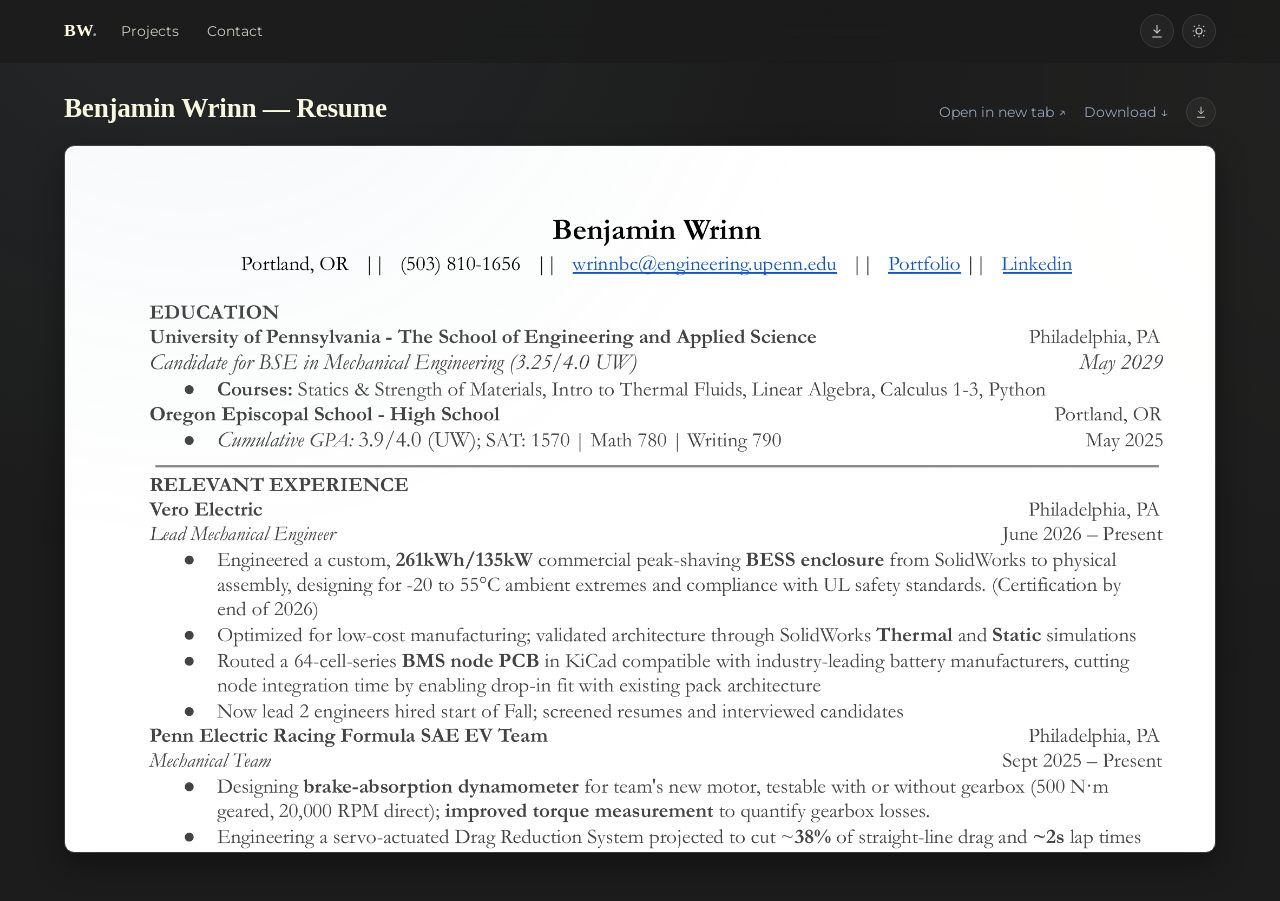
==== commit a6c1701d: "." ====
--- a/resume.html
+++ b/resume.html
@@ -26,7 +26,7 @@
   </nav>
 
   <div class="nav__icons">
-    <a class="icon-btn" href="assets/resume.pdf?v=2" target="_blank" rel="noopener" title="Open resume PDF" aria-label="Open resume PDF in a new tab">
+    <a class="icon-btn" href="assets/resume.pdf?v=3" target="_blank" rel="noopener" title="Open resume PDF" aria-label="Open resume PDF in a new tab">
       <svg viewBox="0 0 24 24" fill="none" stroke="currentColor" stroke-width="1.7"><path d="M12 3v12"/><path d="m7 10 5 5 5-5"/><path d="M5 21h14"/></svg>
     </a>
     <button class="icon-btn icon-btn--theme" id="themeToggle" title="Toggle dark mode" aria-label="Toggle dark mode">
@@ -40,8 +40,8 @@
   <div class="resume-main__head">
     <h1>Benjamin Wrinn — Resume</h1>
     <div class="resume-main__head-actions">
-      <a href="assets/resume.pdf?v=2" target="_blank" rel="noopener">Open in new tab &#8599;</a>
-      <a href="assets/resume.pdf?v=2" download="Benjamin-Wrinn-Resume.pdf" data-download-resume>Download &darr;</a>
+      <a href="assets/resume.pdf?v=3" target="_blank" rel="noopener">Open in new tab &#8599;</a>
+      <a href="assets/resume.pdf?v=3" download="Benjamin-Wrinn-Resume.pdf" data-download-resume>Download &darr;</a>
       <button type="button" class="icon-btn" data-download-resume title="Download resume PDF" aria-label="Download resume PDF">
         <svg viewBox="0 0 24 24" fill="none" stroke="currentColor" stroke-width="1.7"><path d="M12 3v12"/><path d="m7 10 5 5 5-5"/><path d="M5 21h14"/></svg>
       </button>
@@ -49,7 +49,7 @@
   </div>
 
   <div class="resume-embed">
-    <img src="assets/resume-preview.png?v=2" alt="Benjamin Wrinn's resume" class="resume-embed__img">
+    <img src="assets/resume-preview.png?v=3" alt="Benjamin Wrinn's resume" class="resume-embed__img">
   </div>
 </main>
 
--- a/style.css
+++ b/style.css
@@ -1026,12 +1026,3 @@
   .resume-modal__panel { width: 100vw; height: 100vh; border-radius: 0; }
   .resume-modal__embed { margin: 0 12px 12px; }
 }
-
-/* ==========================================================================
-   TEMPORARY SIMPLIFICATION — remove this block (only this block) to fully
-   restore the tile org labels and modal tag pills. Nothing here deletes
-   any data: each tile's `org` text and every project's `tags` array in
-   script.js are untouched — this just stops them from rendering for now.
-   ========================================================================== */
-.tile__org { display: none; }
-.modal__tags { display: none; }
